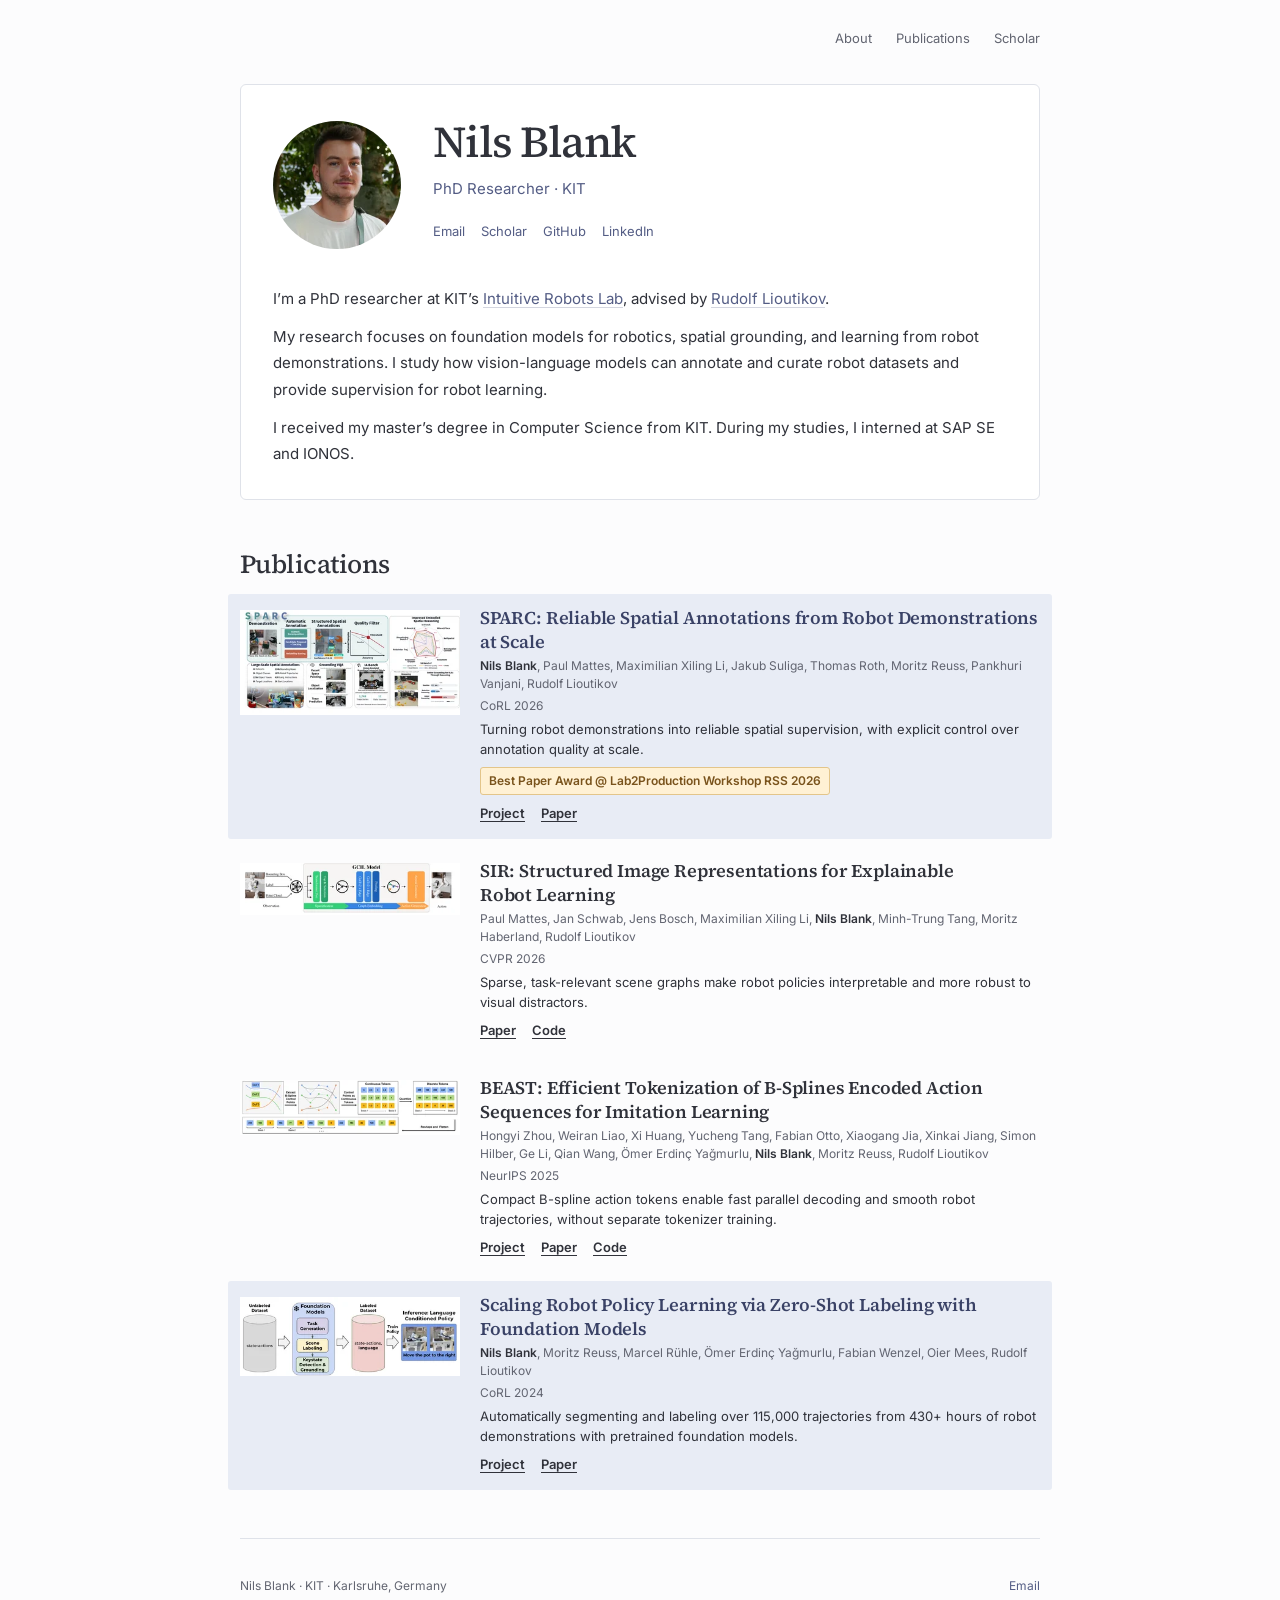
==== index.html @ c2aa7f59 "Redesign academic website with compact publications and local assets" ====
<!DOCTYPE html>
<html lang="en">
  <head>
    <meta charset="utf-8"/>
    <meta content="width=device-width, initial-scale=1" name="viewport"/>
    <meta content="Nils Blank is a PhD researcher at KIT’s Intuitive Robots Lab, working on foundation models for robotics, spatial grounding, and learning from robot demonstrations." name="description"/>
    <meta content="Nils Blank" name="author"/>
    <meta content="#fcfcfd" name="theme-color"/>
    <link href="https://nilsblank.github.io/" rel="canonical"/>
    <link href="favicon.png" rel="icon" sizes="64x64" type="image/png"/>
    <link href="apple-touch-icon.png" rel="apple-touch-icon"/>
    <link as="font" crossorigin="" href="fonts/inter-latin-wght-normal.woff2" rel="preload" type="font/woff2"/>
    <link as="font" crossorigin="" href="fonts/source-serif-4-latin-wght-normal.woff2" rel="preload" type="font/woff2"/>
    <meta content="website" property="og:type"/>
    <meta content="Nils Blank" property="og:site_name"/>
    <meta content="Nils Blank — Foundation Models for Robotics" property="og:title"/>
    <meta content="Nils Blank is a PhD researcher at KIT’s Intuitive Robots Lab, working on foundation models for robotics, spatial grounding, and learning from robot demonstrations." property="og:description"/>
    <meta content="https://nilsblank.github.io/" property="og:url"/>
    <meta content="https://nilsblank.github.io/images/Nils.jpg" property="og:image"/>
    <meta content="1448" property="og:image:width"/>
    <meta content="1895" property="og:image:height"/>
    <meta content="Portrait of Nils Blank" property="og:image:alt"/>
    <meta content="summary" name="twitter:card"/>
    <meta content="Nils Blank — Foundation Models for Robotics" name="twitter:title"/>
    <meta content="Nils Blank is a PhD researcher at KIT’s Intuitive Robots Lab, working on foundation models for robotics, spatial grounding, and learning from robot demonstrations." name="twitter:description"/>
    <meta content="https://nilsblank.github.io/images/Nils.jpg" name="twitter:image"/>
    <meta content="Portrait of Nils Blank" name="twitter:image:alt"/>
    <title>Nils Blank — Foundation Models for Robotics</title>
    <link href="stylesheet.css" rel="stylesheet"/>
  </head>
  <body>
    <a class="skip-link" href="#main">Skip to content</a>
    <header class="site-header page-width">
      <nav aria-label="Main navigation" class="main-nav">
        <a href="#about">About</a>

        <a href="#publications">Publications</a>
        <a href="https://scholar.google.de/citations?user=DUd7J0YAAAAJ">Scholar</a>
      </nav>
    </header>
    <main class="page-width" id="main">
      <section aria-labelledby="name" class="intro" id="about">
        <!-- PROFILE — Remove the portrait figure to use a text-only introduction. -->
        <div class="intro-top">
          <figure class="portrait">
            <img alt="Nils Blank" decoding="async" fetchpriority="high" height="128" loading="eager" sizes="(max-width: 520px) 80px, 128px" src="images/optimized/portrait-200.webp" srcset="images/optimized/portrait-200.webp 200w, images/optimized/portrait-400.webp 400w" width="128"/>
          </figure>
          <div class="identity">
            <h1 id="name">Nils Blank</h1>
            <p class="intro-subtitle">PhD Researcher · KIT</p>
            <nav aria-label="Contact and research profiles" class="social-links">
              <a href="mailto:nilsblank1998@gmail.com">Email</a>
              <a href="https://scholar.google.de/citations?user=DUd7J0YAAAAJ">Scholar</a>
              <a href="https://github.com/nilsblank/">GitHub</a>
              <a href="https://www.linkedin.com/in/nils-blank-0a2752200/">LinkedIn</a>
            </nav>
          </div>
        </div>
        <div class="intro-bio">
          <p>I’m a PhD researcher at KIT’s <a href="https://irl.anthropomatik.kit.edu/">Intuitive Robots Lab</a>, advised by <a href="http://rudolf.intuitive-robots.net/">Rudolf Lioutikov</a>.</p>
          <p>My research focuses on foundation models for robotics, spatial grounding, and learning from robot demonstrations. I study how vision-language models can annotate and curate robot datasets and provide supervision for robot learning.</p>
          <p>I received my master’s degree in Computer Science from KIT. During my studies, I interned at SAP SE and IONOS.</p>
        </div>
      </section>
      <section aria-labelledby="publications-title" class="publications-section" id="publications">
        <div class="section-heading">
          <h2 id="publications-title">Publications</h2>
        </div>
        <!-- PUBLICATION: SPARC — Copy this article to add a paper; update its id and title id. -->
        <article aria-labelledby="sparc-title" class="publication is-selected" id="sparc">
          <div class="publication-visual">
            <a aria-label="View full-size SPARC research figure" class="publication-image" href="images/sparc_teaser.png"><img alt="SPARC pipeline: robot demonstrations become spatial annotations with reliability scores, supporting spatial reasoning and robot manipulation." decoding="async" height="574" loading="lazy" sizes="(max-width: 520px) calc(100vw - 48px), (max-width: 760px) 180px, 220px" src="images/optimized/sparc-1200.webp" srcset="images/optimized/sparc-360.webp 360w, images/optimized/sparc-600.webp 600w, images/optimized/sparc-900.webp 900w, images/optimized/sparc-1200.webp 1200w" width="1200"/></a>
          </div>
          <div class="publication-content">
            <h3 id="sparc-title"><a href="https://intuitive-robots.github.io/sparc-labeling/">SPARC: Reliable Spatial Annotations from Robot Demonstrations at Scale</a></h3>
            <p class="authors"><strong>Nils Blank</strong>, Paul Mattes, Maximilian Xiling Li, Jakub Suliga, Thomas Roth, Moritz Reuss, Pankhuri Vanjani, Rudolf Lioutikov</p>
            <div class="publication-meta">
              <span>CoRL 2026</span>
              <span class="selection-label"></span>
            </div>
            <p class="publication-description">Turning robot demonstrations into reliable spatial supervision, with explicit control over annotation quality at scale.</p>
            <p class="award"><span class="award-badge"><strong>Best Paper Award</strong> @ Lab2Production Workshop RSS 2026</span></p>
            <div class="publication-resources">
              <nav aria-label="SPARC resources" class="resource-links">
                <a href="https://intuitive-robots.github.io/sparc-labeling/">Project </a>
                <a href="https://arxiv.org/abs/2606.13497">Paper </a>
              </nav>
            </div>
          </div>
        </article>
        <!-- PUBLICATION: SIR — Copy this article to add a paper; update its id and title id. -->
        <article aria-labelledby="sir-title" class="publication" id="sir">
          <div class="publication-visual">
            <a aria-label="View full-size SIR research figure" class="publication-image" href="images/SIR.png"><img alt="SIR architecture: observations are converted to sparse scene graphs, graph embeddings, and robot actions." decoding="async" height="280" loading="lazy" sizes="(max-width: 520px) calc(100vw - 48px), (max-width: 760px) 180px, 220px" src="images/optimized/sir-1200.webp" srcset="images/optimized/sir-360.webp 360w, images/optimized/sir-600.webp 600w, images/optimized/sir-900.webp 900w, images/optimized/sir-1200.webp 1200w" width="1200"/></a>
          </div>
          <div class="publication-content">
            <h3 id="sir-title"><a href="https://openaccess.thecvf.com/content/CVPR2026/html/Mattes_SIR_Structured_Image_Representations_for_Explainable_Robot_Learning_CVPR_2026_paper.html">SIR: Structured Image Representations for Explainable Robot Learning</a></h3>
            <p class="authors">Paul Mattes, Jan Schwab, Jens Bosch, Maximilian Xiling Li, <strong>Nils Blank</strong>, Minh-Trung Tang, Moritz Haberland, Rudolf Lioutikov</p>
            <div class="publication-meta">
              <span>CVPR 2026</span>
            </div>
            <p class="publication-description">Sparse, task-relevant scene graphs make robot policies interpretable and more robust to visual distractors.</p>
            <div class="publication-resources">
              <nav aria-label="SIR resources" class="resource-links">
                <a href="https://openaccess.thecvf.com/content/CVPR2026/html/Mattes_SIR_Structured_Image_Representations_for_Explainable_Robot_Learning_CVPR_2026_paper.html">Paper </a>
                <a href="https://github.com/intuitive-robots/SIR_Model">Code </a>
              </nav>
            </div>
          </div>
        </article>
        <!-- PUBLICATION: BEAST — Copy this article to add a paper; update its id and title id. -->
        <article aria-labelledby="beast-title" class="publication" id="beast">
          <div class="publication-visual">
            <a aria-label="View full-size BEAST research figure" class="publication-image" href="images/beast_tokenizer.png"><img alt="BEAST encodes continuous robot action sequences using compact B-spline tokens." decoding="async" height="301" loading="lazy" sizes="(max-width: 520px) calc(100vw - 48px), (max-width: 760px) 180px, 220px" src="images/optimized/beast-1200.webp" srcset="images/optimized/beast-360.webp 360w, images/optimized/beast-600.webp 600w, images/optimized/beast-900.webp 900w, images/optimized/beast-1200.webp 1200w" width="1200"/></a>
          </div>
          <div class="publication-content">
            <h3 id="beast-title"><a href="https://intuitive-robots.github.io/beast_website/">BEAST: Efficient Tokenization of B-Splines Encoded Action Sequences for Imitation Learning</a></h3>
            <p class="authors">Hongyi Zhou, Weiran Liao, Xi Huang, Yucheng Tang, Fabian Otto, Xiaogang Jia, Xinkai Jiang, Simon Hilber, Ge Li, Qian Wang, Ömer Erdinç Yağmurlu, <strong>Nils Blank</strong>, Moritz Reuss, Rudolf Lioutikov</p>
            <div class="publication-meta">
              <span>NeurIPS 2025</span>
            </div>
            <p class="publication-description">Compact B-spline action tokens enable fast parallel decoding and smooth robot trajectories, without separate tokenizer training.</p>
            <div class="publication-resources">
              <nav aria-label="BEAST resources" class="resource-links">
                <a href="https://intuitive-robots.github.io/beast_website/">Project </a>
                <a href="https://arxiv.org/abs/2506.06072">Paper </a>
                <a href="https://github.com/intuitive-robots/beast_calvin">Code </a>
              </nav>
            </div>
          </div>
        </article>
        <!-- PUBLICATION: NILS — Copy this article to add a paper; update its id and title id. -->
        <article aria-labelledby="nils-title" class="publication is-selected" id="nils">
          <div class="publication-visual">
            <a aria-label="View full-size NILS research figure" class="publication-image" href="images/LUPUS_Overview_Figure.png"><img alt="NILS combines foundation models to identify objects, understand state changes, and label robot demonstrations in natural language." decoding="async" height="430" loading="lazy" sizes="(max-width: 520px) calc(100vw - 48px), (max-width: 760px) 180px, 220px" src="images/optimized/nils-1200.webp" srcset="images/optimized/nils-360.webp 360w, images/optimized/nils-600.webp 600w, images/optimized/nils-900.webp 900w, images/optimized/nils-1200.webp 1200w" width="1200"/></a>
          </div>
          <div class="publication-content">
            <h3 id="nils-title"><a href="https://robottasklabeling.github.io/">Scaling Robot Policy Learning via Zero-Shot Labeling with Foundation Models</a></h3>
            <p class="authors"><strong>Nils Blank</strong>, Moritz Reuss, Marcel Rühle, Ömer Erdinç Yağmurlu, Fabian Wenzel, Oier Mees, Rudolf Lioutikov</p>
            <div class="publication-meta">
              <span>CoRL 2024</span>
              <span class="selection-label"></span>
            </div>
            <p class="publication-description">Automatically segmenting and labeling over 115,000 trajectories from 430+ hours of robot demonstrations with pretrained foundation models.</p>
            <div class="publication-resources">
              <nav aria-label="NILS resources" class="resource-links">
                <a href="https://robottasklabeling.github.io/">Project </a>
                <a href="https://arxiv.org/abs/2410.17772">Paper </a>
              </nav>
            </div>
          </div>
        </article>
      </section>
    </main>
    <footer class="site-footer page-width">
      <p>Nils Blank · KIT · Karlsruhe, Germany</p>
      <a href="mailto:nilsblank1998@gmail.com">Email</a>
    </footer>
  </body>
</html>
---- stylesheet.css ----
@font-face {
  font-family: 'Inter Variable'; font-style: normal; font-weight: 100 900; font-display: swap;
  src: url('fonts/inter-latin-wght-normal.woff2') format('woff2');
}
@font-face {
  font-family: 'Inter Variable'; font-style: normal; font-weight: 100 900; font-display: swap;
  src: url('fonts/inter-latin-ext-wght-normal.woff2') format('woff2');
  unicode-range: U+0100-02FF,U+1E00-1EFF,U+2020,U+20A0-20AB,U+20AD-20C0,U+2113,U+2C60-2C7F,U+A720-A7FF;
}
@font-face {
  font-family: 'Source Serif 4 Variable'; font-style: normal; font-weight: 200 900; font-display: swap;
  src: url('fonts/source-serif-4-latin-wght-normal.woff2') format('woff2');
}
@font-face {
  font-family: 'Source Serif 4 Variable'; font-style: italic; font-weight: 200 900; font-display: swap;
  src: url('fonts/source-serif-4-latin-wght-italic.woff2') format('woff2');
}

/* Cool slate violet: less red than KIT purple, with neutral surfaces. */
:root {
  color-scheme: light;
  --background: #fcfcfd;
  --surface: #ffffff;
  --text: #30323a;
  --text-muted: #626571;
  --accent: #545d85;
  --accent-hover: #3a4266;
  --accent-subtle: #f0f2f7;
  --border: #dfe2e9;
  --border-accent: #b7bed3;
  --selection-background: #e8ecf5;
  --award-text: #79531c;
  --award-background: #fff1d4;
  --award-border: #e3c58a;
  --font-sans: 'Inter Variable', -apple-system, BlinkMacSystemFont, 'Segoe UI', sans-serif;
  --font-serif: 'Source Serif 4 Variable', Georgia, 'Times New Roman', serif;
  --text-xs: .75rem;
  --text-sm: .8125rem;
  --text-base: .9375rem;
  --text-lg: 1.125rem;
  --text-heading: 1.625rem;
  --text-name: clamp(2.25rem, 5vw, 2.75rem);
  --space-1: .25rem;
  --space-2: .5rem;
  --space-3: .75rem;
  --space-4: 1rem;
  --space-5: 1.5rem;
  --space-6: 2rem;
  --space-7: 3rem;
  --space-8: 4rem;
  --page-width: 50rem;
  --page-gutter: 1.5rem;
}
* { box-sizing: border-box; }
html { -webkit-text-size-adjust: 100%; scroll-padding-top: var(--space-6); }
body { margin: 0; background: var(--background); color: var(--text); font: var(--text-base)/1.75 var(--font-sans); -webkit-font-smoothing: antialiased; }
::selection { color: var(--text); background: var(--accent-subtle); }
h1, h2, h3, p, figure { margin: 0; }
h1, h2, h3 { text-wrap: pretty; }
img { display: block; max-width: 100%; height: auto; }
a { color: var(--accent); text-decoration: underline; text-decoration-color: transparent; text-underline-offset: .2em; text-decoration-thickness: 1px; transition: color 140ms ease, text-decoration-color 140ms ease; }
a:hover { color: var(--accent-hover); text-decoration-color: currentColor; }
:focus-visible { outline: 2px solid var(--accent); outline-offset: 4px; }
strong { font-weight: 600; }
.page-width { width: min(var(--page-width), calc(100% - var(--page-gutter) * 2)); margin-inline: auto; }
.skip-link { position: absolute; top: -6rem; left: var(--page-gutter); z-index: 10; background: var(--surface); padding: var(--space-3) var(--space-4); }
.skip-link:focus { top: var(--space-3); }
.site-header { padding-top: var(--space-4); }
.main-nav { display: flex; justify-content: flex-end; flex-wrap: wrap; gap: var(--space-5); }
.main-nav a { display: inline-flex; align-items: center; min-height: 44px; font-size: var(--text-sm); color: var(--text-muted); }
.main-nav a:hover { color: var(--accent); }
.intro { margin-top: var(--space-5); padding: var(--space-6); border: 1px solid var(--border); border-radius: 6px; background: var(--surface); }
.intro-top { display: flex; align-items: center; gap: var(--space-6); }
.identity { min-width: 0; }
h1 { font-family: var(--font-serif); font-size: var(--text-name); font-weight: 500; line-height: 1.15; letter-spacing: -.035em; }
.intro-subtitle { color: var(--accent); margin-top: var(--space-2); font-size: var(--text-base); }
.portrait { flex-shrink: 0; }
.portrait img { width: 128px; height: 128px; border-radius: 50%; object-fit: cover; object-position: center 35%; }
.social-links { display: flex; flex-wrap: wrap; gap: 0 var(--space-4); margin-top: var(--space-2); }
.social-links a { display: inline-flex; align-items: center; min-height: 44px; font-size: var(--text-sm); }
.intro-bio { margin-top: var(--space-6); }
.intro-bio p + p { margin-top: var(--space-3); }
.intro-bio a { text-decoration-color: color-mix(in srgb, var(--accent) 25%, transparent); }
.intro-bio a:hover { text-decoration-color: currentColor; }
.publications-section { margin-top: var(--space-7); }
.section-heading { margin-bottom: var(--space-3); }
h2 { font-family: var(--font-serif); font-size: var(--text-heading); font-weight: 500; line-height: 1.3; letter-spacing: -.02em; }
.publication { display: grid; grid-template-columns: 220px minmax(0, 1fr); gap: 20px; padding-block: var(--space-3); }
.publication + .publication { margin-top: var(--space-2); }
.publication.is-selected { position: relative; isolation: isolate; }
.publication.is-selected::before { content: ''; position: absolute; z-index: -1; inset: 0 -12px; background: var(--selection-background); border-radius: 3px; }
.publication.is-selected h3 a { color: var(--accent-hover); }
.publication-visual { align-self: start; padding-top: var(--space-1); }
.publication-image { display: flex; align-items: center; justify-content: center; background: var(--surface); border-radius: 2px; }
.publication-image img { width: 100%; height: auto; }
.publication h3 { font-family: var(--font-serif); font-size: var(--text-lg); font-weight: 600; line-height: 1.3; letter-spacing: -.01em; }
.publication h3 a { color: var(--text); }
.publication h3 a:hover { color: var(--accent); }
.authors { font-size: var(--text-xs); color: var(--text-muted); line-height: 1.5; margin-top: var(--space-1); }
.authors strong { color: var(--text); }
.publication-meta { display: flex; flex-wrap: wrap; gap: var(--space-3); font-size: var(--text-xs); line-height: 1.5; color: var(--text-muted); margin-top: var(--space-1); }
.selection-label { color: var(--accent); font-weight: 500; }
.publication-description { font-size: var(--text-sm); line-height: 1.55; margin-top: var(--space-1); }
.award { display: flex; flex-wrap: wrap; align-items: center; gap: var(--space-2); color: var(--text-muted); font-size: var(--text-xs); line-height: 1.5; margin-top: var(--space-2); }
.award-badge { display: inline-block; padding: var(--space-1) var(--space-2); color: var(--award-text); background: var(--award-background); border: 1px solid var(--award-border); border-radius: 3px; font-weight: 600; }
.resource-links { display: flex; flex-wrap: wrap; gap: 0 var(--space-4); margin-top: var(--space-1); }
.resource-links a { display: inline-flex; align-items: center; min-height: 28px; color: var(--text); font-size: var(--text-sm); font-weight: 600; text-decoration-color: currentColor; text-decoration-thickness: 1px; }
.resource-links a:hover { color: var(--accent-hover); text-decoration-thickness: 2px; }
.citation { font-size: var(--text-sm); }
.citation summary { width: fit-content; min-height: 44px; align-content: center; color: var(--accent); cursor: pointer; }
.citation pre { white-space: pre-wrap; overflow-wrap: anywhere; padding: var(--space-4); background: var(--accent-subtle); font-size: var(--text-xs); }
.site-footer { border-top: 1px solid var(--border); margin-top: var(--space-7); padding-block: var(--space-5) var(--space-6); display: flex; align-items: center; justify-content: space-between; flex-wrap: wrap; gap: var(--space-3); color: var(--text-muted); font-size: var(--text-xs); }
.site-footer a { min-height: 44px; display: inline-flex; align-items: center; }
.not-found { padding-block: var(--space-8); min-height: 50vh; }
.not-found p { margin-block: var(--space-5); }
.eyebrow { color: var(--text-muted); font-size: var(--text-sm); }
@media (max-width: 760px) {
  .publication { grid-template-columns: 180px minmax(0, 1fr); }
}
@media (max-width: 520px) {
  .main-nav { justify-content: flex-start; gap: var(--space-4); }
  .intro { padding: var(--space-4); }
  .intro-top { gap: var(--space-4); align-items: start; flex-wrap: wrap; }
  .portrait img { width: 80px; height: 80px; }
  h1 { font-size: 2rem; }
  .intro-subtitle { font-size: var(--text-sm); }
  .social-links { gap: 0 var(--space-3); margin-top: var(--space-1); }
  .social-links a { font-size: var(--text-xs); }
  .intro-bio { margin-top: var(--space-5); }
  .publication { grid-template-columns: minmax(0, 1fr); gap: var(--space-3); }
  .publication-image { min-height: 0; }
  .publication-image img { max-height: 210px; object-fit: contain; }
  .publication + .publication { margin-top: var(--space-3); }
  .resource-links a { min-height: 44px; }
}
@media (any-pointer: coarse) {
  .resource-links a { min-height: 44px; }
}
@media (prefers-reduced-motion: reduce) {
  *, *::before, *::after { transition: none !important; animation: none !important; }
}
@media print {
  :root { --background: #fff; --text: #000; --text-muted: #444; }
  .page-width { width: 100%; }
  .site-header, .skip-link, .portrait, .site-footer { display: none; }
  .intro { padding: 0; border: 0; }
  .publication.is-selected::before { display: none; }
  .publication { break-inside: avoid; }
  a { color: inherit; }
}
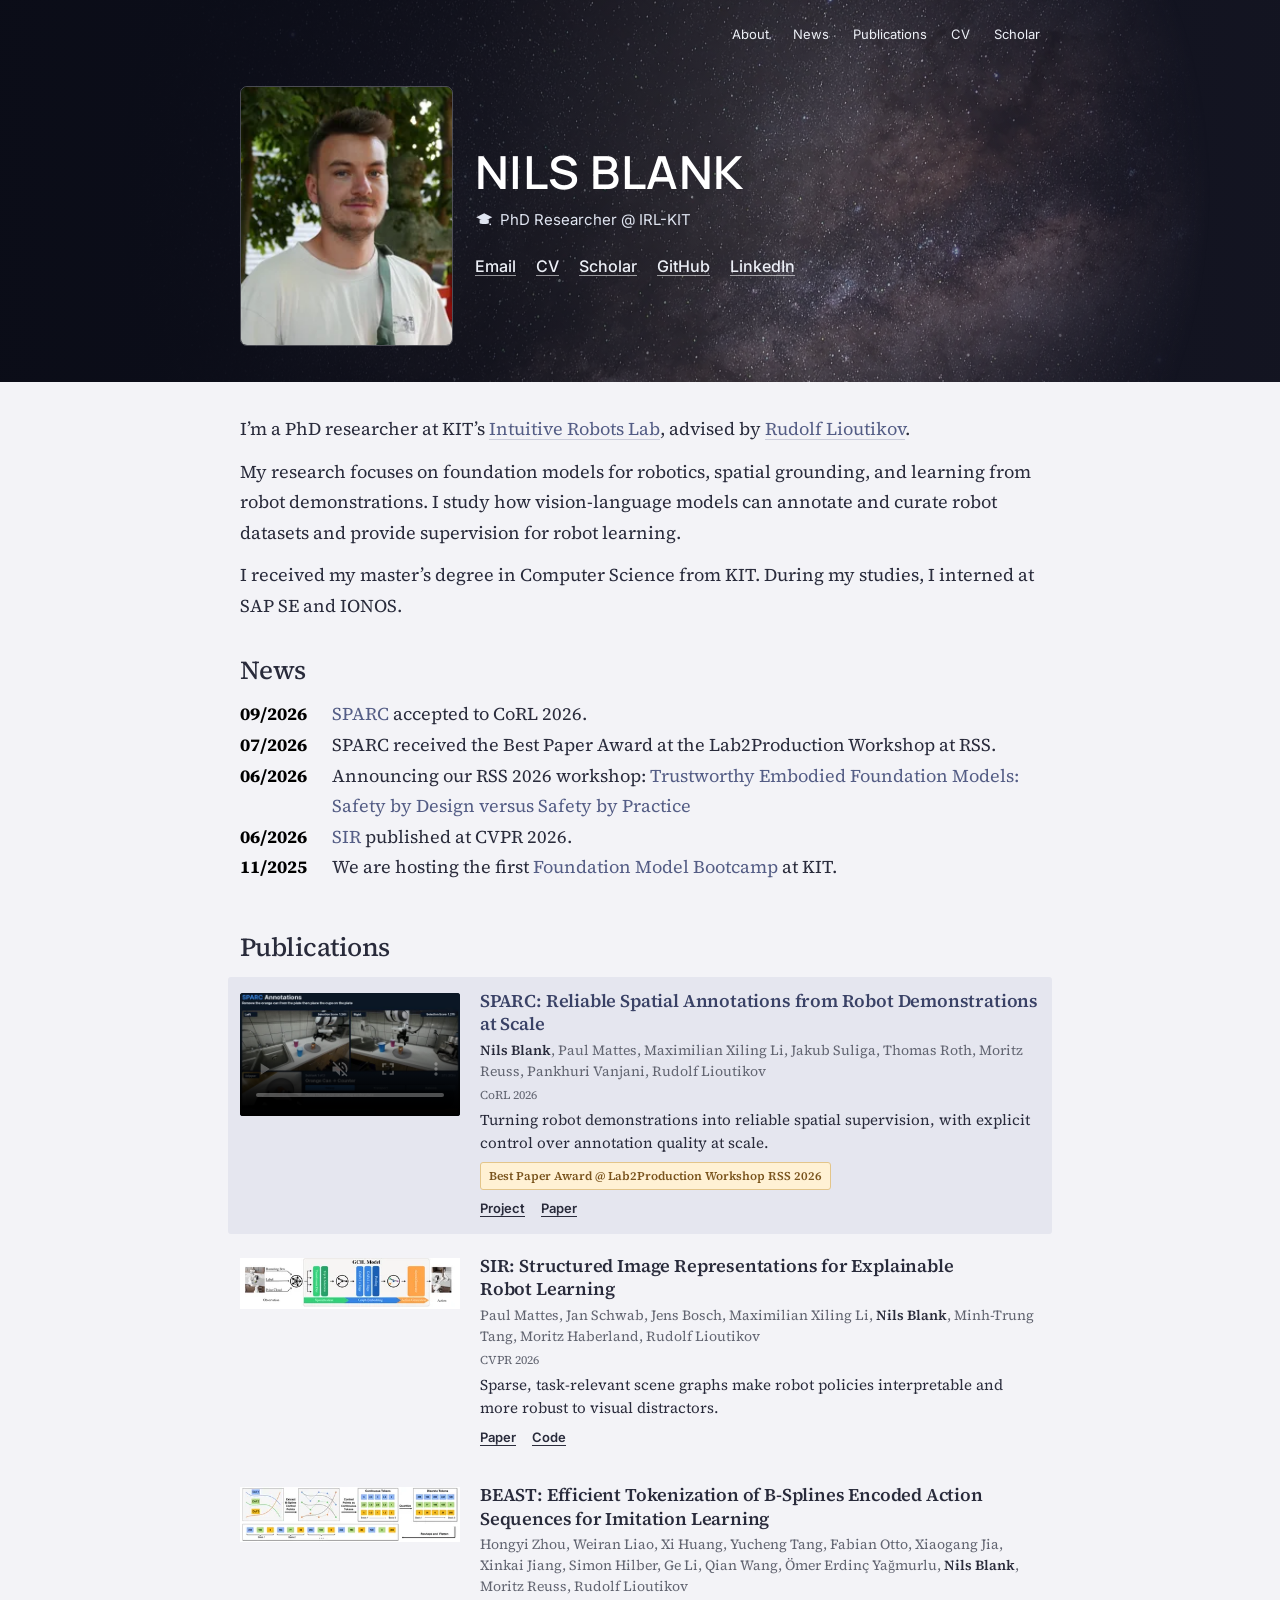
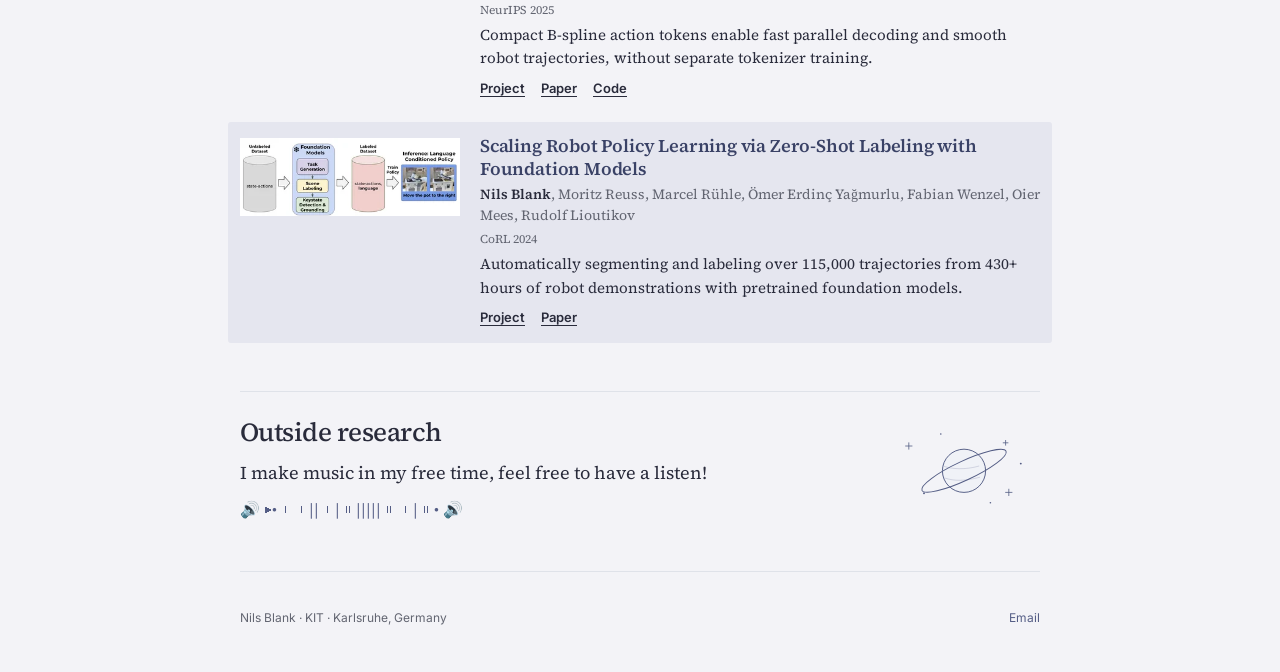
==== commit 3c5c1c0f: "update" ====
--- a/index.html
+++ b/index.html
@@ -5,15 +5,15 @@
     <meta content="width=device-width, initial-scale=1" name="viewport"/>
     <meta content="Nils Blank is a PhD researcher at KIT’s Intuitive Robots Lab, working on foundation models for robotics, spatial grounding, and learning from robot demonstrations." name="description"/>
     <meta content="Nils Blank" name="author"/>
-    <meta content="#fcfcfd" name="theme-color"/>
+    <meta content="#141522" name="theme-color"/>
     <link href="https://nilsblank.github.io/" rel="canonical"/>
-    <link href="favicon.png" rel="icon" sizes="64x64" type="image/png"/>
+    <link href="favicon.svg" rel="icon" type="image/svg+xml"/>
     <link href="apple-touch-icon.png" rel="apple-touch-icon"/>
     <link as="font" crossorigin="" href="fonts/inter-latin-wght-normal.woff2" rel="preload" type="font/woff2"/>
     <link as="font" crossorigin="" href="fonts/source-serif-4-latin-wght-normal.woff2" rel="preload" type="font/woff2"/>
     <meta content="website" property="og:type"/>
     <meta content="Nils Blank" property="og:site_name"/>
-    <meta content="Nils Blank — Foundation Models for Robotics" property="og:title"/>
+    <meta content="Nils Blank" property="og:title"/>
     <meta content="Nils Blank is a PhD researcher at KIT’s Intuitive Robots Lab, working on foundation models for robotics, spatial grounding, and learning from robot demonstrations." property="og:description"/>
     <meta content="https://nilsblank.github.io/" property="og:url"/>
     <meta content="https://nilsblank.github.io/images/Nils.jpg" property="og:image"/>
@@ -21,46 +21,61 @@
     <meta content="1895" property="og:image:height"/>
     <meta content="Portrait of Nils Blank" property="og:image:alt"/>
     <meta content="summary" name="twitter:card"/>
-    <meta content="Nils Blank — Foundation Models for Robotics" name="twitter:title"/>
+    <meta content="Nils Blank" name="twitter:title"/>
     <meta content="Nils Blank is a PhD researcher at KIT’s Intuitive Robots Lab, working on foundation models for robotics, spatial grounding, and learning from robot demonstrations." name="twitter:description"/>
     <meta content="https://nilsblank.github.io/images/Nils.jpg" name="twitter:image"/>
     <meta content="Portrait of Nils Blank" name="twitter:image:alt"/>
     <title>Nils Blank — Foundation Models for Robotics</title>
-    <link href="stylesheet.css" rel="stylesheet"/>
+    <link as="font" crossorigin="" href="fonts/manrope-semibold.ttf" rel="preload" type="font/ttf"/>
+    <link href="stylesheet_new.css" rel="stylesheet"/>
   </head>
   <body>
     <a class="skip-link" href="#main">Skip to content</a>
-    <header class="site-header page-width">
+    <header class="site-header">
+      <div class="page-width hero-inner">
       <nav aria-label="Main navigation" class="main-nav">
         <a href="#about">About</a>
-
+        <a href="#news">News</a>
         <a href="#publications">Publications</a>
+        <a href="data/Nils-Blank-CV.pdf" target="_blank" rel="noopener">CV</a>
         <a href="https://scholar.google.de/citations?user=DUd7J0YAAAAJ">Scholar</a>
       </nav>
-    </header>
-    <main class="page-width" id="main">
-      <section aria-labelledby="name" class="intro" id="about">
-        <!-- PROFILE — Remove the portrait figure to use a text-only introduction. -->
         <div class="intro-top">
           <figure class="portrait">
             <img alt="Nils Blank" decoding="async" fetchpriority="high" height="128" loading="eager" sizes="(max-width: 520px) 80px, 128px" src="images/optimized/portrait-200.webp" srcset="images/optimized/portrait-200.webp 200w, images/optimized/portrait-400.webp 400w" width="128"/>
           </figure>
           <div class="identity">
-            <h1 id="name">Nils Blank</h1>
-            <p class="intro-subtitle">PhD Researcher · KIT</p>
+            <h1 id="name"><span class="name-lettering">Nils Blank</span></h1>
+            <p class="intro-subtitle"><svg aria-hidden="true" class="degree-icon" viewBox="0 0 64 64"><path d="M4 25 32 11l28 14-28 14L4 25Z"/><path d="M16 33v12c0 5 32 5 32 0V33"/><path d="M53 29v18"/><circle cx="53" cy="50" r="3"/></svg> PhD Researcher @ IRL-KIT</p>
             <nav aria-label="Contact and research profiles" class="social-links">
               <a href="mailto:nilsblank1998@gmail.com">Email</a>
+              <a href="data/Nils-Blank-CV.pdf" target="_blank" rel="noopener">CV</a>
               <a href="https://scholar.google.de/citations?user=DUd7J0YAAAAJ">Scholar</a>
               <a href="https://github.com/nilsblank/">GitHub</a>
               <a href="https://www.linkedin.com/in/nils-blank-0a2752200/">LinkedIn</a>
             </nav>
           </div>
         </div>
+      </div>
+    </header>
+    <main class="page-width" id="main">
+      <section aria-labelledby="name" class="intro" id="about">
+        <!-- PROFILE — Remove the portrait figure to use a text-only introduction. -->
         <div class="intro-bio">
-          <p>I’m a PhD researcher at KIT’s <a href="https://irl.anthropomatik.kit.edu/">Intuitive Robots Lab</a>, advised by <a href="http://rudolf.intuitive-robots.net/">Rudolf Lioutikov</a>.</p>
+          <p>I’m a PhD researcher at KIT’s <a href="https://www.irl.iar.kit.edu/">Intuitive Robots Lab</a>, advised by <a href="http://rudolf.intuitive-robots.net/">Rudolf Lioutikov</a>.</p>
           <p>My research focuses on foundation models for robotics, spatial grounding, and learning from robot demonstrations. I study how vision-language models can annotate and curate robot datasets and provide supervision for robot learning.</p>
           <p>I received my master’s degree in Computer Science from KIT. During my studies, I interned at SAP SE and IONOS.</p>
         </div>
+      </section>
+      <section aria-labelledby="news-title" class="news-section" id="news">
+        <h2 id="news-title">News</h2>
+        <dl class="news-list">
+          <div><dt><time datetime="2026-09">09/2026</time></dt><dd><a href="#sparc">SPARC</a> accepted to CoRL 2026.</dd></div>
+          <div><dt><time datetime="2026-07">07/2026</time></dt><dd>SPARC received the Best Paper Award at the Lab2Production Workshop at RSS.</dd></div>
+          <div><dt><time datetime="2026-06">06/2026</time></dt><dd>Announcing our RSS 2026 workshop: <a href="https://robot-fm-safety.github.io/">Trustworthy Embodied Foundation Models: Safety by Design versus Safety by Practice</a></dd></div>
+          <div><dt><time datetime="2026-06">06/2026</time></dt><dd><a href="#sir">SIR</a> published at CVPR 2026.</dd></div>
+          <div><dt><time datetime="2025-11">11/2025</time></dt><dd>We are hosting the first <a href="https://www.irl.iar.kit.edu/245.php">Foundation Model Bootcamp</a> at KIT.</dd></div>
+        </dl>
       </section>
       <section aria-labelledby="publications-title" class="publications-section" id="publications">
         <div class="section-heading">
@@ -69,7 +84,10 @@
         <!-- PUBLICATION: SPARC — Copy this article to add a paper; update its id and title id. -->
         <article aria-labelledby="sparc-title" class="publication is-selected" id="sparc">
           <div class="publication-visual">
-            <a aria-label="View full-size SPARC research figure" class="publication-image" href="images/sparc_teaser.png"><img alt="SPARC pipeline: robot demonstrations become spatial annotations with reliability scores, supporting spatial reasoning and robot manipulation." decoding="async" height="574" loading="lazy" sizes="(max-width: 520px) calc(100vw - 48px), (max-width: 760px) 180px, 220px" src="images/optimized/sparc-1200.webp" srcset="images/optimized/sparc-360.webp 360w, images/optimized/sparc-600.webp 600w, images/optimized/sparc-900.webp 900w, images/optimized/sparc-1200.webp 1200w" width="1200"/></a>
+            <video class="sparc-video" autoplay controls muted loop playsinline preload="metadata" poster="images/sparc-video-poster.jpg" width="960" height="540" aria-label="SPARC annotation demonstration: clearing a plate, with three camera views">
+              <source src="videos/sparc-clear-plate.mp4" type="video/mp4"/>
+              <a href="videos/sparc-clear-plate.mp4">Watch the SPARC annotation demonstration</a>
+            </video>
           </div>
           <div class="publication-content">
             <h3 id="sparc-title"><a href="https://intuitive-robots.github.io/sparc-labeling/">SPARC: Reliable Spatial Annotations from Robot Demonstrations at Scale</a></h3>
@@ -88,6 +106,7 @@
             </div>
           </div>
         </article>
+
         <!-- PUBLICATION: SIR — Copy this article to add a paper; update its id and title id. -->
         <article aria-labelledby="sir-title" class="publication" id="sir">
           <div class="publication-visual">
@@ -129,6 +148,7 @@
             </div>
           </div>
         </article>
+
         <!-- PUBLICATION: NILS — Copy this article to add a paper; update its id and title id. -->
         <article aria-labelledby="nils-title" class="publication is-selected" id="nils">
           <div class="publication-visual">
@@ -151,6 +171,21 @@
           </div>
         </article>
       </section>
+      <section aria-labelledby="outside-title" class="outside-research">
+        <div>
+          <h2 id="outside-title">Outside research</h2>
+          <p>I make music in my free time, feel free to have a listen!</p>
+          <p class="music-link"><a href="https://soundcloud.com/nilsblank" target="_blank" rel="noopener">🔊 ▶︎•၊၊||၊|။|||||။၊|။• 🔊</a></p>
+        </div>
+        <!-- Original ringed-planet illustration. -->
+        <svg aria-hidden="true" class="space-sketch" viewBox="0 0 200 120" fill="none">
+          <circle cx="105" cy="61" r="27" fill="var(--accent-subtle)" stroke="currentColor" stroke-width="1.2"/>
+          <path d="M79 55c10 4 28 5 45 0M81 70c12 4 25 4 44-1" stroke="currentColor" opacity=".25"/>
+          <ellipse cx="105" cy="61" rx="58" ry="12" transform="rotate(-25 105 61)" stroke="currentColor" stroke-width="1.2"/>
+          <path d="m36 26 0 8m-4-4h8m121 54v8m-4-4h8M157 23v6m-3-3h6" stroke="currentColor" stroke-linecap="round"/>
+          <g fill="currentColor"><circle cx="55" cy="89" r="1.2"/><circle cx="138" cy="101" r="1"/><circle cx="76" cy="15" r="1"/><circle cx="176" cy="52" r="1.2"/></g>
+        </svg>
+      </section>
     </main>
     <footer class="site-footer page-width">
       <p>Nils Blank · KIT · Karlsruhe, Germany</p>
--- a/stylesheet_new.css
+++ b/stylesheet_new.css
@@ -0,0 +1,213 @@
+@font-face {
+  font-family: 'Inter Variable'; font-style: normal; font-weight: 100 900; font-display: swap;
+  src: url('fonts/inter-latin-wght-normal.woff2') format('woff2');
+}
+@font-face {
+  font-family: 'Inter Variable'; font-style: normal; font-weight: 100 900; font-display: swap;
+  src: url('fonts/inter-latin-ext-wght-normal.woff2') format('woff2');
+  unicode-range: U+0100-02FF,U+1E00-1EFF,U+2020,U+20A0-20AB,U+20AD-20C0,U+2113,U+2C60-2C7F,U+A720-A7FF;
+}
+@font-face {
+  font-family: 'Source Serif 4 Variable'; font-style: normal; font-weight: 200 900; font-display: swap;
+  src: url('fonts/source-serif-4-latin-wght-normal.woff2') format('woff2');
+}
+@font-face {
+  font-family: 'Source Serif 4 Variable'; font-style: italic; font-weight: 200 900; font-display: swap;
+  src: url('fonts/source-serif-4-latin-wght-italic.woff2') format('woff2');
+}
+
+/* Cool slate violet: less red than KIT purple, with neutral surfaces. */
+:root {
+  color-scheme: light;
+  --background: #fcfcfd;
+  --surface: #ffffff;
+  --text: #30323a;
+  --text-muted: #626571;
+  --accent: #545d85;
+  --accent-hover: #3a4266;
+  --accent-subtle: #f0f2f7;
+  --border: #dfe2e9;
+  --border-accent: #b7bed3;
+  --selection-background: #e8ecf5;
+  --award-text: #79531c;
+  --award-background: #fff1d4;
+  --award-border: #e3c58a;
+  --font-sans: 'Inter Variable', -apple-system, BlinkMacSystemFont, 'Segoe UI', sans-serif;
+  --font-serif: 'Source Serif 4 Variable', Georgia, 'Times New Roman', serif;
+  --text-xs: .75rem;
+  --text-sm: .8125rem;
+  --text-base: .9375rem;
+  --text-lg: 1.125rem;
+  --text-heading: 1.625rem;
+  --text-name: clamp(2.25rem, 5vw, 2.75rem);
+  --space-1: .25rem;
+  --space-2: .5rem;
+  --space-3: .75rem;
+  --space-4: 1rem;
+  --space-5: 1.5rem;
+  --space-6: 2rem;
+  --space-7: 3rem;
+  --space-8: 4rem;
+  --page-width: 50rem;
+  --page-gutter: 1.5rem;
+}
+* { box-sizing: border-box; }
+html { -webkit-text-size-adjust: 100%; scroll-padding-top: var(--space-6); }
+body { margin: 0; background: var(--background); color: var(--text); font: 1.125rem/1.7 var(--font-serif); -webkit-font-smoothing: antialiased; }
+::selection { color: var(--text); background: var(--accent-subtle); }
+h1, h2, h3, p, figure { margin: 0; }
+h1, h2, h3 { text-wrap: pretty; }
+img { display: block; max-width: 100%; height: auto; }
+a { color: var(--accent); text-decoration: underline; text-decoration-color: transparent; text-underline-offset: .2em; text-decoration-thickness: 1px; transition: color 140ms ease, text-decoration-color 140ms ease; }
+a:hover { color: var(--accent-hover); text-decoration-color: currentColor; }
+:focus-visible { outline: 2px solid var(--accent); outline-offset: 4px; }
+strong { font-weight: 600; }
+.page-width { width: min(var(--page-width), calc(100% - var(--page-gutter) * 2)); margin-inline: auto; }
+.skip-link { position: absolute; top: -6rem; left: var(--page-gutter); z-index: 10; background: var(--surface); padding: var(--space-3) var(--space-4); }
+.skip-link:focus { top: var(--space-3); }
+.site-header { padding-top: var(--space-4); }
+.main-nav { display: flex; justify-content: flex-end; flex-wrap: wrap; gap: var(--space-5); }
+.main-nav a { display: inline-flex; align-items: center; min-height: 44px; font-size: var(--text-sm); color: var(--text-muted); }
+.main-nav a:hover { color: var(--accent); }
+.intro { margin-top: var(--space-5); padding-block: var(--space-5); }
+.intro-top { display: flex; align-items: center; gap: var(--space-6); }
+.identity { min-width: 0; }
+h1 { font-family: var(--font-serif); font-size: var(--text-name); font-weight: 500; line-height: 1.15; letter-spacing: -.035em; }
+.intro-subtitle { display: flex; align-items: center; gap: .4rem; color: var(--accent); margin-top: var(--space-2); font-size: var(--text-base); }
+.degree-icon { width: 1.15rem; height: 1.15rem; fill: currentColor; flex: 0 0 auto; }
+.portrait { flex-shrink: 0; }
+.portrait img { width: 128px; height: 128px; border-radius: 50%; object-fit: cover; object-position: center 35%; }
+.social-links { display: flex; flex-wrap: wrap; gap: 0 var(--space-4); margin-top: var(--space-2); }
+.social-links a { display: inline-flex; align-items: center; min-height: 44px; font-size: var(--text-sm); }
+.intro-bio { margin-top: var(--space-6); }
+.intro-bio p + p { margin-top: var(--space-3); }
+.intro-bio a { text-decoration-color: color-mix(in srgb, var(--accent) 25%, transparent); }
+.intro-bio a:hover { text-decoration-color: currentColor; }
+.main-nav, .social-links, .intro-subtitle, .resource-links, .site-footer { font-family: var(--font-sans); }
+.news-section { margin-top: var(--space-6); }
+.news-list { margin: var(--space-3) 0 0; }
+.news-list > div { display: grid; grid-template-columns: 3.5rem minmax(0, 1fr); gap: var(--space-3); }
+.news-list dt { color: #000; font-weight: 700; font-variant-numeric: tabular-nums; white-space: nowrap; }
+.news-list dd { margin: 0; }
+.outside-research { display: flex; align-items: center; justify-content: space-between; gap: var(--space-5); margin-top: var(--space-7); padding-top: var(--space-5); border-top: 1px solid var(--border); }
+.outside-research p { margin-top: var(--space-2); }
+.space-sketch { width: 160px; height: 96px; flex-shrink: 0; color: var(--accent); }
+.publications-section { margin-top: var(--space-7); }
+.section-heading { margin-bottom: var(--space-3); }
+h2 { font-family: var(--font-serif); font-size: var(--text-heading); font-weight: 500; line-height: 1.3; letter-spacing: -.02em; }
+.publication { display: grid; grid-template-columns: 220px minmax(0, 1fr); gap: 20px; padding-block: var(--space-3); }
+.publication + .publication { margin-top: var(--space-2); }
+.publication.is-selected { position: relative; isolation: isolate; }
+.publication.is-selected::before { content: ''; position: absolute; z-index: -1; inset: 0 -12px; background: var(--selection-background); border-radius: 3px; }
+.publication.is-selected h3 a { color: var(--accent-hover); }
+.publication-visual { align-self: start; padding-top: var(--space-1); }
+.publication-image { display: flex; align-items: center; justify-content: center; background: var(--surface); border-radius: 2px; }
+.publication-image img { width: 100%; height: auto; }
+.publication h3 { font-family: var(--font-serif); font-size: var(--text-lg); font-weight: 600; line-height: 1.3; letter-spacing: -.01em; }
+.publication h3 a { color: var(--text); }
+.publication h3 a:hover { color: var(--accent); }
+.authors { font-size: .9375rem; color: var(--text-muted); line-height: 1.5; margin-top: var(--space-1); }
+.authors strong { color: var(--text); }
+.publication-meta { display: flex; flex-wrap: wrap; gap: var(--space-3); font-size: var(--text-xs); line-height: 1.5; color: var(--text-muted); margin-top: var(--space-1); }
+.selection-label { color: var(--accent); font-weight: 500; }
+.publication-description { font-size: 1rem; line-height: 1.55; margin-top: var(--space-1); }
+.award { display: flex; flex-wrap: wrap; align-items: center; gap: var(--space-2); color: var(--text-muted); font-size: var(--text-xs); line-height: 1.5; margin-top: var(--space-2); }
+.award-badge { display: inline-block; padding: var(--space-1) var(--space-2); color: var(--award-text); background: var(--award-background); border: 1px solid var(--award-border); border-radius: 3px; font-weight: 600; }
+.resource-links { display: flex; flex-wrap: wrap; gap: 0 var(--space-4); margin-top: var(--space-1); }
+.resource-links a { display: inline-flex; align-items: center; min-height: 28px; color: var(--text); font-size: var(--text-sm); font-weight: 600; text-decoration-color: currentColor; text-decoration-thickness: 1px; }
+.resource-links a:hover { color: var(--accent-hover); text-decoration-thickness: 2px; }
+.citation { font-size: var(--text-sm); }
+.citation summary { width: fit-content; min-height: 44px; align-content: center; color: var(--accent); cursor: pointer; }
+.citation pre { white-space: pre-wrap; overflow-wrap: anywhere; padding: var(--space-4); background: var(--accent-subtle); font-size: var(--text-xs); }
+.site-footer { border-top: 1px solid var(--border); margin-top: var(--space-7); padding-block: var(--space-5) var(--space-6); display: flex; align-items: center; justify-content: space-between; flex-wrap: wrap; gap: var(--space-3); color: var(--text-muted); font-size: var(--text-xs); }
+.site-footer a { min-height: 44px; display: inline-flex; align-items: center; }
+.not-found { padding-block: var(--space-8); min-height: 50vh; }
+.not-found p { margin-block: var(--space-5); }
+.eyebrow { color: var(--text-muted); font-size: var(--text-sm); }
+@media (max-width: 760px) {
+  .publication { grid-template-columns: 180px minmax(0, 1fr); }
+}
+@media (max-width: 520px) {
+  .main-nav { justify-content: flex-start; gap: var(--space-4); }
+  .intro { padding-block: var(--space-4); }
+  .outside-research { gap: var(--space-3); }
+  .space-sketch { width: 90px; height: 70px; }
+  .intro-top { gap: var(--space-4); align-items: start; flex-wrap: wrap; }
+  .portrait img { width: 80px; height: 80px; }
+  h1 { font-size: 2rem; }
+  .intro-subtitle { font-size: var(--text-sm); }
+  .social-links { gap: 0 var(--space-3); margin-top: var(--space-1); }
+  .social-links a { font-size: var(--text-xs); }
+  .intro-bio { margin-top: var(--space-5); }
+  .publication { grid-template-columns: minmax(0, 1fr); gap: var(--space-3); }
+  .publication-image { min-height: 0; }
+  .publication-image img { max-height: 210px; object-fit: contain; }
+  .publication + .publication { margin-top: var(--space-3); }
+  .resource-links a { min-height: 44px; }
+}
+@media (any-pointer: coarse) {
+  .resource-links a { min-height: 44px; }
+}
+@media (prefers-reduced-motion: reduce) {
+  *, *::before, *::after { transition: none !important; animation: none !important; }
+}
+@media print {
+  :root { --background: #fff; --text: #000; --text-muted: #444; }
+  .page-width { width: 100%; }
+  .site-header, .skip-link, .portrait, .site-footer { display: none; }
+  .intro { padding: 0; border: 0; }
+  .publication.is-selected::before { display: none; }
+  .publication { break-inside: avoid; }
+  a { color: inherit; }
+}
+
+.music-link { font-size: 1rem; color: var(--text-muted); }
+.milky-way { margin-top: var(--space-5); }
+.milky-way img { width: 100%; height: auto; border-radius: 3px; }
+.milky-way figcaption { margin-top: var(--space-2); color: var(--text-muted); font: .75rem/1.5 var(--font-sans); }
+@media (max-width: 520px) { body { font-size: 1.0625rem; } }
+
+/* Version 5: geometric name lettering and a personal night-sky photograph. */
+@font-face {
+  font-family: 'Manrope'; font-style: normal; font-weight: 600; font-display: swap;
+  src: url('fonts/manrope-semibold.ttf') format('truetype');
+}
+:root { --background: #f3f3f7; --text: #292b3b; --selection-background: #e5e6ef; }
+.site-header { padding: 0; position: relative; isolation: isolate; overflow: hidden; background: #141522; color: #fff; }
+.site-header::before { content: ''; position: absolute; z-index: -2; width: 1100px; height: 1100px; left: 52%; top: 50%; transform: translate(-50%, -50%) rotate(45deg); background: url('images/milky-way-personal.webp') 50% 50% / cover; mask-image: radial-gradient(ellipse at center, #000 30%, transparent 70%); }
+.site-header::after { content: ''; position: absolute; z-index: -1; inset: 0; background: linear-gradient(90deg, rgba(10,12,23,.92) 0%, rgba(10,12,23,.78) 38%, rgba(10,12,23,.34) 62%, rgba(10,12,23,.08) 100%); }
+.hero-inner { padding-block: 12px; }
+.site-header .intro-top { padding-block: 30px 24px; gap: 22px; }
+.site-header h1 { font-family: 'Manrope', var(--font-sans); font-size: clamp(2.5rem, 5vw, 3rem); font-weight: 600; text-transform: uppercase; letter-spacing: .01em; line-height: 1.15; }
+.site-header .name-lettering { display: inline-block; transform: scaleY(.95); transform-origin: center; }
+.site-header .intro-subtitle { color: #e0e5f1; }
+.site-header a { color: #edf0f7; }
+.site-header a:hover { color: #fff; }
+.site-header :focus-visible { outline-color: #fff; }
+.site-header .portrait img { width: 213px; height: 260px; border-radius: 7px; border: 1px solid rgba(255,255,255,.25); object-position: center 35%; }
+.site-header .social-links { gap: .25rem 1.25rem; margin-top: .75rem; }
+.site-header .social-links a { font-size: 1rem; font-weight: 500; text-decoration-color: rgba(255,255,255,.55); }
+.sky-credit { text-align: right; font: .625rem/1.5 var(--font-sans); color: #d6dce9; }
+.intro { margin-top: var(--space-6); padding: 0; }
+.intro-bio { margin-top: 0; }
+.news-list > div { grid-template-columns: 5rem minmax(0,1fr); }
+.sparc-video { display: block; width: 100%; height: auto; border-radius: 3px; background: #0d1926; }
+.publication-description { font-size: .9375rem; }
+.authors { font-size: .875rem; }
+.space-sketch { width: 160px; height: 96px; }
+@media (max-width: 520px) {
+  .site-header .intro-top { flex-wrap: nowrap; gap: 12px; align-items: center; padding-block: 22px; }
+  .site-header h1 { font-size: clamp(1.65rem, 7vw, 2.2rem); letter-spacing: .01em; }
+  .site-header .portrait img { width: 130px; height: 166px; }
+  .site-header .main-nav { gap: 0 1rem; }
+  .site-header .intro-subtitle { font-size: .75rem; }
+  .site-header .social-links { gap: 0 .75rem; }
+  .news-list > div { grid-template-columns: 4.5rem minmax(0,1fr); gap: .5rem; }
+  .outside-research { flex-wrap: wrap; }
+  .space-sketch { width: 130px; height: 78px; margin-left: auto; }
+}
+@media print {
+  .site-header { display: block; background: none; color: #000; }
+  .site-header .main-nav, .sky-credit { display: none; }
+  .site-header a, .site-header .intro-subtitle { color: #000; }
+}
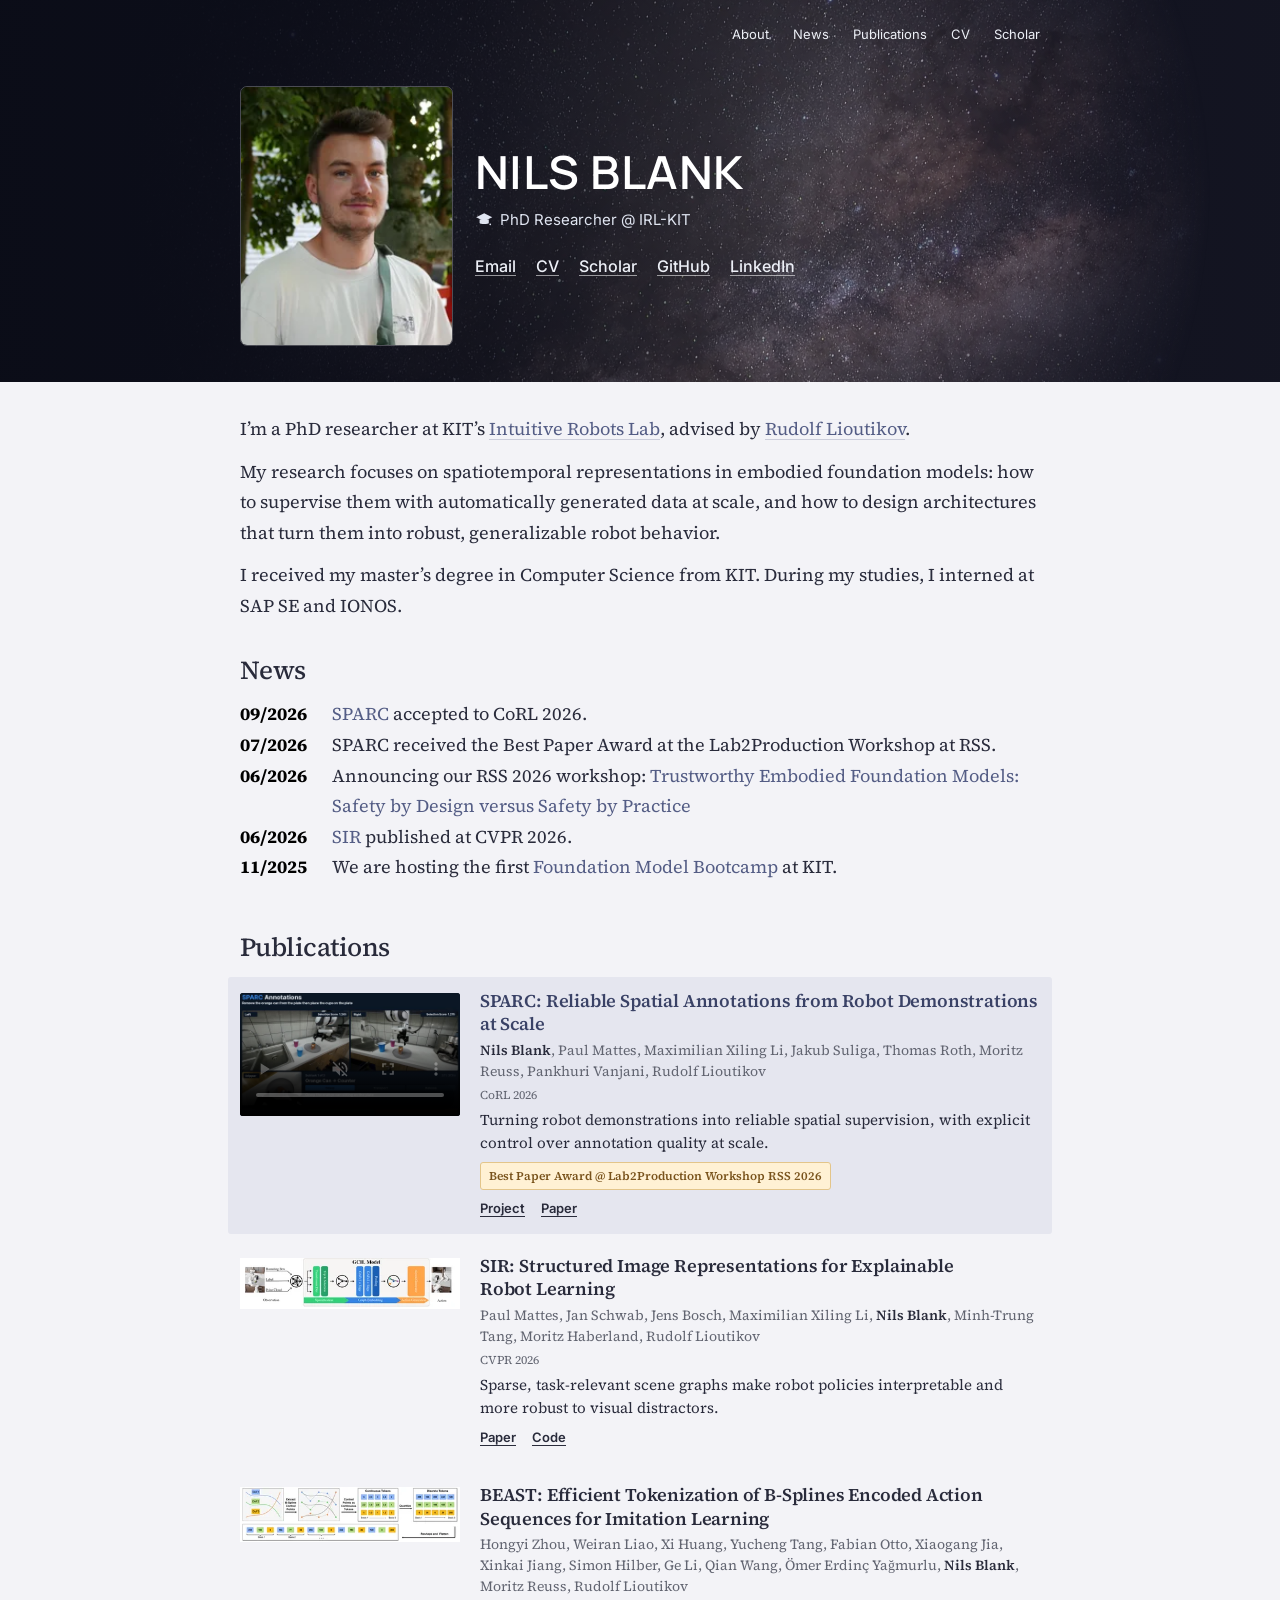
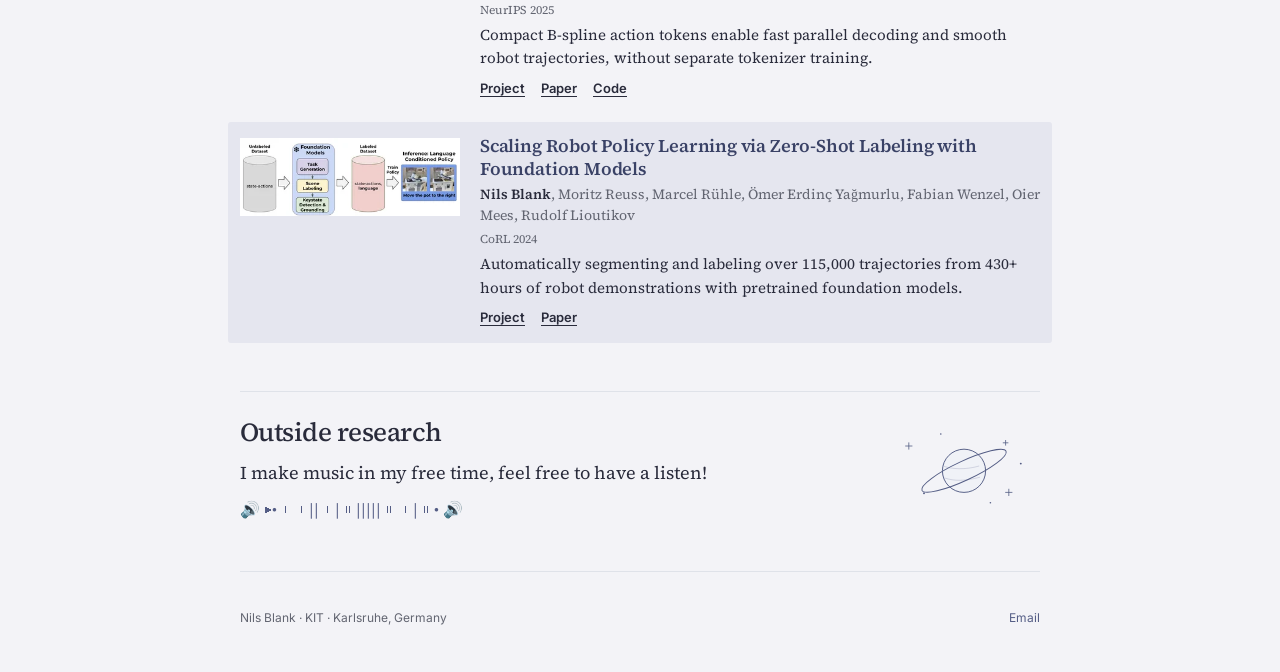
==== commit 88458666: "Clarify embodied research focus" ====
--- a/index.html
+++ b/index.html
@@ -3,7 +3,7 @@
   <head>
     <meta charset="utf-8"/>
     <meta content="width=device-width, initial-scale=1" name="viewport"/>
-    <meta content="Nils Blank is a PhD researcher at KIT’s Intuitive Robots Lab, working on foundation models for robotics, spatial grounding, and learning from robot demonstrations." name="description"/>
+    <meta content="Nils Blank researches spatiotemporal representations, scalable supervision, and robust robot behavior with embodied foundation models." name="description"/>
     <meta content="Nils Blank" name="author"/>
     <meta content="#141522" name="theme-color"/>
     <link href="https://nilsblank.github.io/" rel="canonical"/>
@@ -14,7 +14,7 @@
     <meta content="website" property="og:type"/>
     <meta content="Nils Blank" property="og:site_name"/>
     <meta content="Nils Blank" property="og:title"/>
-    <meta content="Nils Blank is a PhD researcher at KIT’s Intuitive Robots Lab, working on foundation models for robotics, spatial grounding, and learning from robot demonstrations." property="og:description"/>
+    <meta content="Nils Blank researches spatiotemporal representations, scalable supervision, and robust robot behavior with embodied foundation models." property="og:description"/>
     <meta content="https://nilsblank.github.io/" property="og:url"/>
     <meta content="https://nilsblank.github.io/images/Nils.jpg" property="og:image"/>
     <meta content="1448" property="og:image:width"/>
@@ -22,7 +22,7 @@
     <meta content="Portrait of Nils Blank" property="og:image:alt"/>
     <meta content="summary" name="twitter:card"/>
     <meta content="Nils Blank" name="twitter:title"/>
-    <meta content="Nils Blank is a PhD researcher at KIT’s Intuitive Robots Lab, working on foundation models for robotics, spatial grounding, and learning from robot demonstrations." name="twitter:description"/>
+    <meta content="Nils Blank researches spatiotemporal representations, scalable supervision, and robust robot behavior with embodied foundation models." name="twitter:description"/>
     <meta content="https://nilsblank.github.io/images/Nils.jpg" name="twitter:image"/>
     <meta content="Portrait of Nils Blank" name="twitter:image:alt"/>
     <title>Nils Blank — Foundation Models for Robotics</title>
@@ -63,7 +63,7 @@
         <!-- PROFILE — Remove the portrait figure to use a text-only introduction. -->
         <div class="intro-bio">
           <p>I’m a PhD researcher at KIT’s <a href="https://www.irl.iar.kit.edu/">Intuitive Robots Lab</a>, advised by <a href="http://rudolf.intuitive-robots.net/">Rudolf Lioutikov</a>.</p>
-          <p>My research focuses on foundation models for robotics, spatial grounding, and learning from robot demonstrations. I study how vision-language models can annotate and curate robot datasets and provide supervision for robot learning.</p>
+          <p>My research focuses on spatiotemporal representations in embodied foundation models: how to supervise them with automatically generated data at scale, and how to design architectures that turn them into robust, generalizable robot behavior.</p>
           <p>I received my master’s degree in Computer Science from KIT. During my studies, I interned at SAP SE and IONOS.</p>
         </div>
       </section>
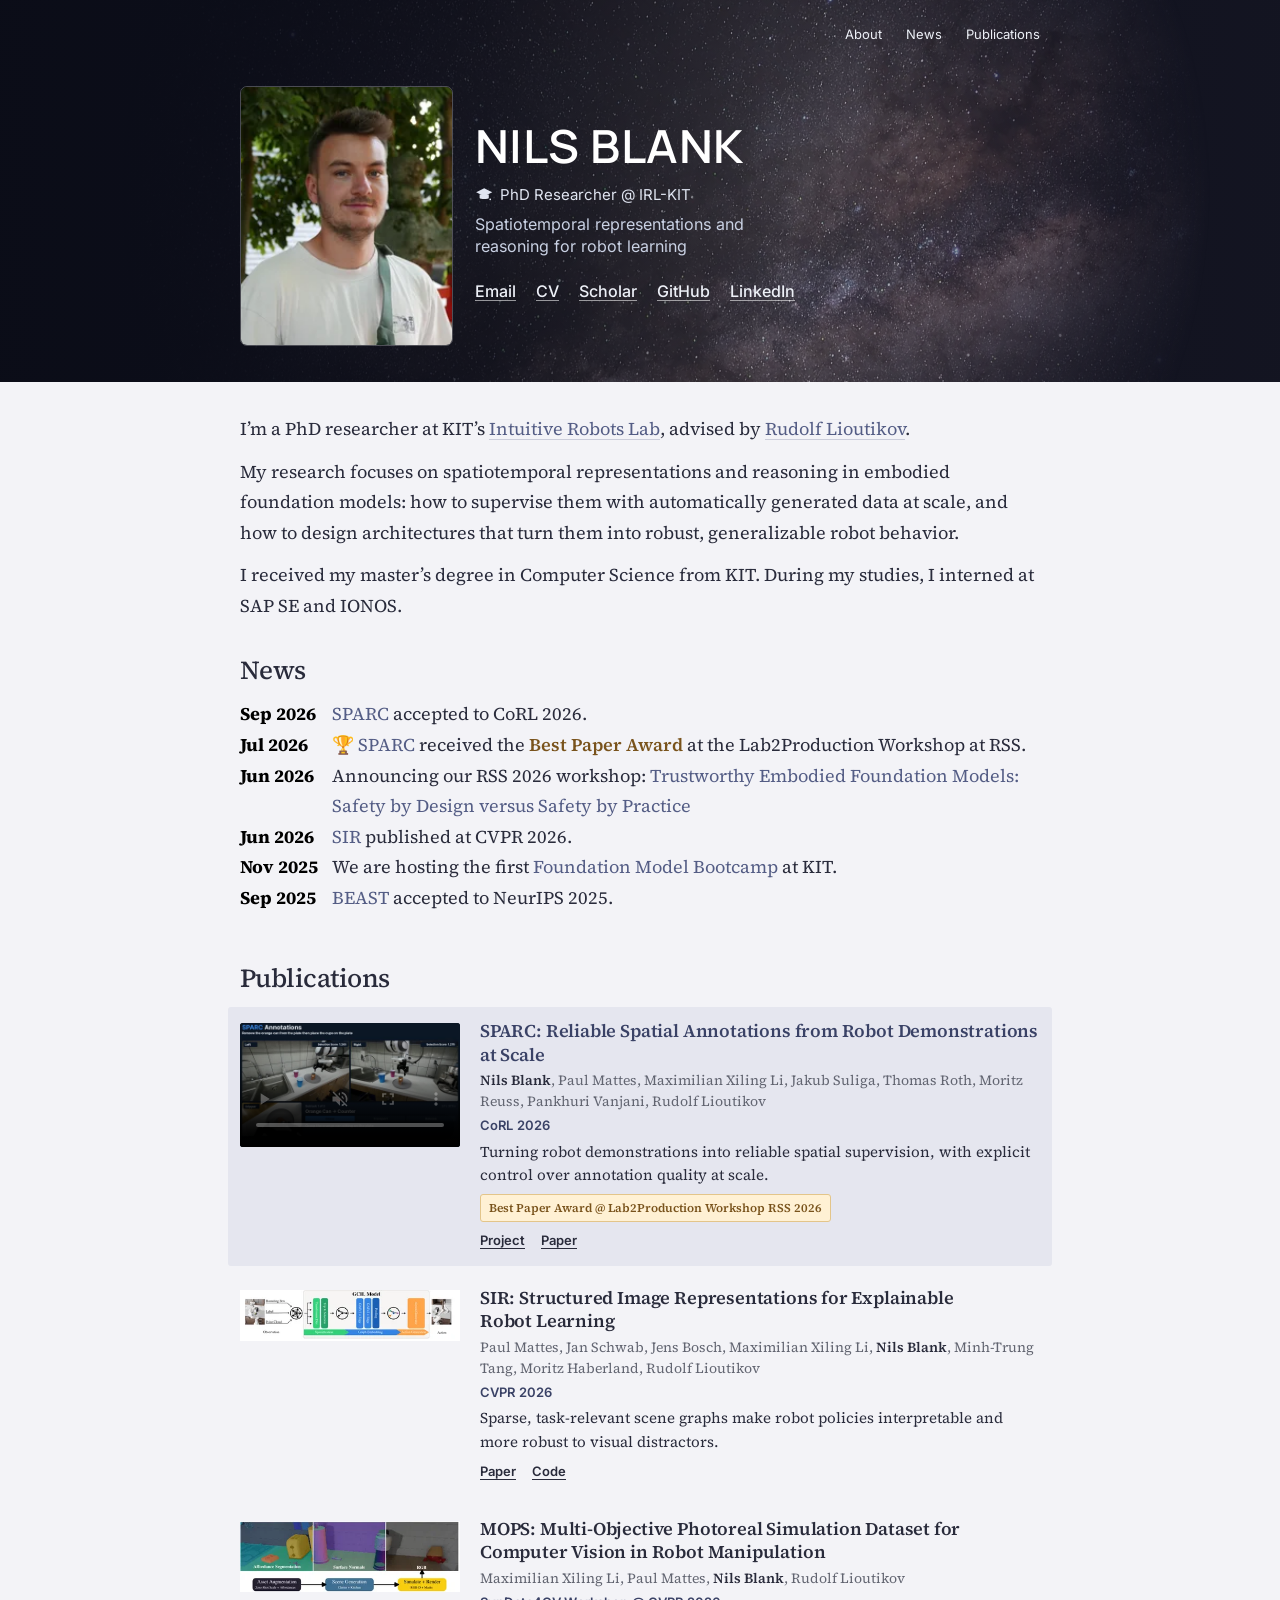
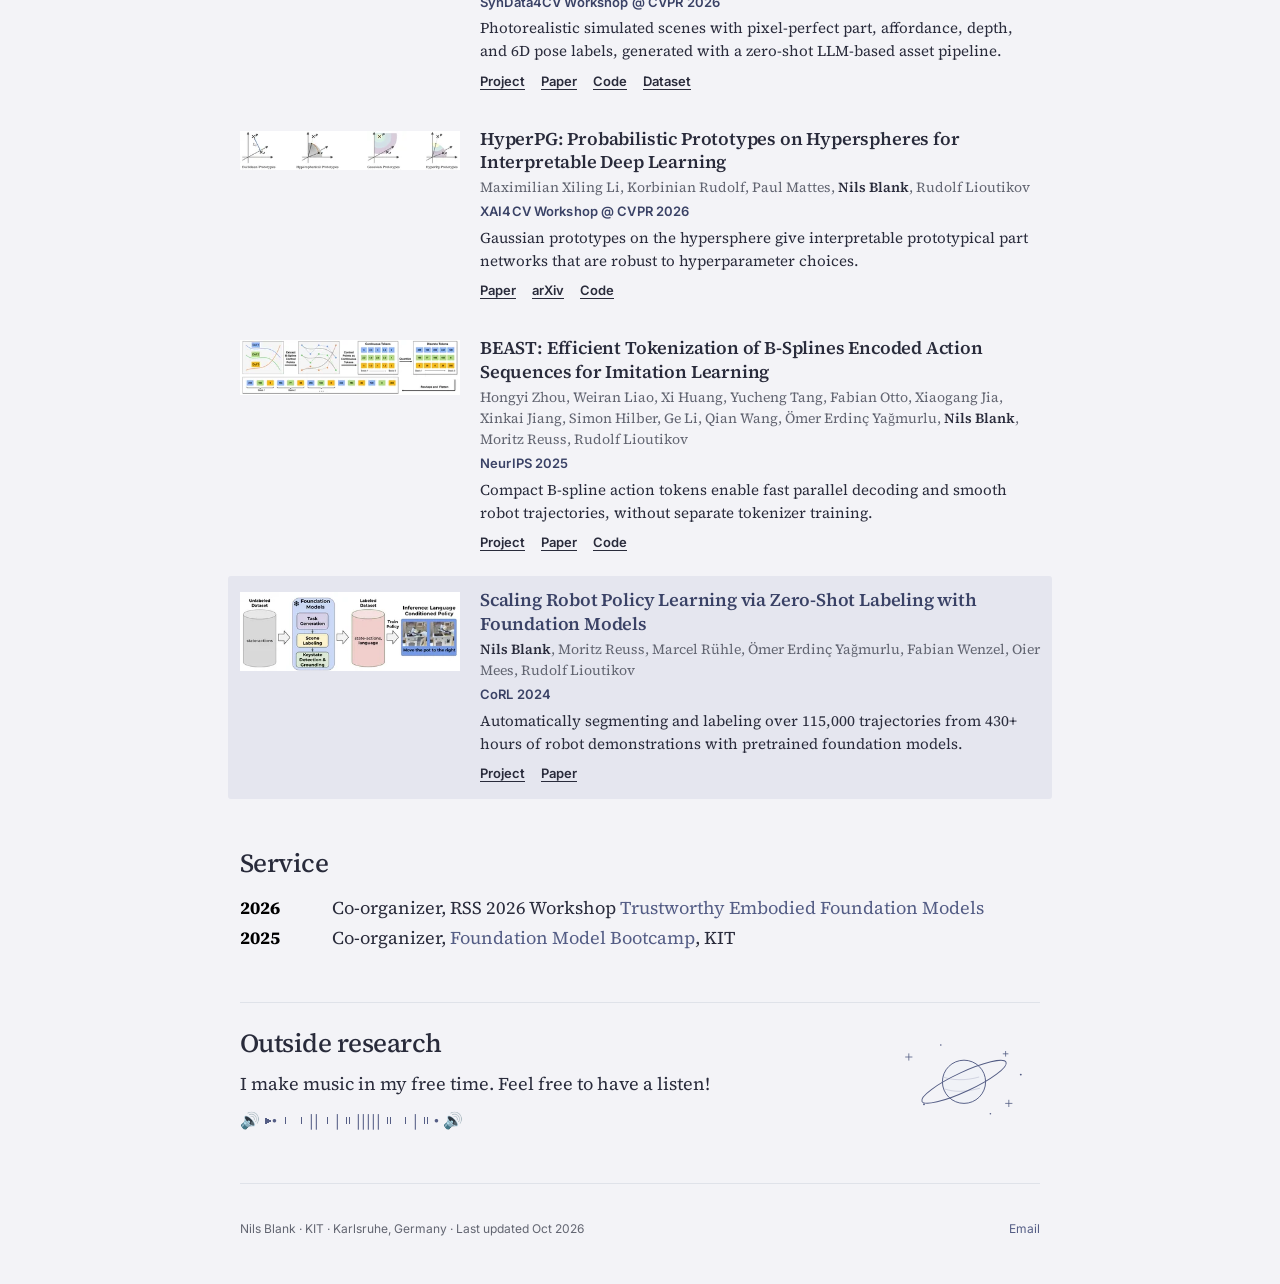
==== commit 4d78310e: "Refresh homepage: research focus, news, workshop papers, service - Plain "Nils Blank" page title; ad" ====
--- a/index.html
+++ b/index.html
@@ -3,10 +3,37 @@
   <head>
     <meta charset="utf-8"/>
     <meta content="width=device-width, initial-scale=1" name="viewport"/>
-    <meta content="Nils Blank researches spatiotemporal representations, scalable supervision, and robust robot behavior with embodied foundation models." name="description"/>
+    <meta content="Nils Blank researches spatiotemporal representations and reasoning, scalable supervision, and robust robot behavior with embodied foundation models." name="description"/>
     <meta content="Nils Blank" name="author"/>
     <meta content="#141522" name="theme-color"/>
     <link href="https://nilsblank.github.io/" rel="canonical"/>
+    <meta content="adDy7EPTueUDQdAvm4Ej294dGWbstREeMlpUToD-d-Y" name="google-site-verification"/>
+    <script type="application/ld+json">
+    {
+      "@context": "https://schema.org",
+      "@type": "Person",
+      "name": "Nils Blank",
+      "jobTitle": "PhD Researcher",
+      "affiliation": {
+        "@type": "ResearchOrganization",
+        "name": "Intuitive Robots Lab",
+        "url": "https://www.irl.iar.kit.edu/",
+        "parentOrganization": {
+          "@type": "CollegeOrUniversity",
+          "name": "Karlsruhe Institute of Technology (KIT)",
+          "url": "https://www.kit.edu/"
+        }
+      },
+      "url": "https://nilsblank.github.io/",
+      "image": "https://nilsblank.github.io/images/Nils.jpg",
+      "sameAs": [
+        "https://scholar.google.de/citations?user=DUd7J0YAAAAJ",
+        "https://github.com/nilsblank/",
+        "https://www.linkedin.com/in/nils-blank-0a2752200/",
+        "https://soundcloud.com/nilsblank"
+      ]
+    }
+    </script>
     <link href="favicon.svg" rel="icon" type="image/svg+xml"/>
     <link href="apple-touch-icon.png" rel="apple-touch-icon"/>
     <link as="font" crossorigin="" href="fonts/inter-latin-wght-normal.woff2" rel="preload" type="font/woff2"/>
@@ -14,7 +41,7 @@
     <meta content="website" property="og:type"/>
     <meta content="Nils Blank" property="og:site_name"/>
     <meta content="Nils Blank" property="og:title"/>
-    <meta content="Nils Blank researches spatiotemporal representations, scalable supervision, and robust robot behavior with embodied foundation models." property="og:description"/>
+    <meta content="Nils Blank researches spatiotemporal representations and reasoning, scalable supervision, and robust robot behavior with embodied foundation models." property="og:description"/>
     <meta content="https://nilsblank.github.io/" property="og:url"/>
     <meta content="https://nilsblank.github.io/images/Nils.jpg" property="og:image"/>
     <meta content="1448" property="og:image:width"/>
@@ -22,10 +49,10 @@
     <meta content="Portrait of Nils Blank" property="og:image:alt"/>
     <meta content="summary" name="twitter:card"/>
     <meta content="Nils Blank" name="twitter:title"/>
-    <meta content="Nils Blank researches spatiotemporal representations, scalable supervision, and robust robot behavior with embodied foundation models." name="twitter:description"/>
+    <meta content="Nils Blank researches spatiotemporal representations and reasoning, scalable supervision, and robust robot behavior with embodied foundation models." name="twitter:description"/>
     <meta content="https://nilsblank.github.io/images/Nils.jpg" name="twitter:image"/>
     <meta content="Portrait of Nils Blank" name="twitter:image:alt"/>
-    <title>Nils Blank — Foundation Models for Robotics</title>
+    <title>Nils Blank</title>
     <link as="font" crossorigin="" href="fonts/manrope-semibold.ttf" rel="preload" type="font/ttf"/>
     <link href="stylesheet_new.css" rel="stylesheet"/>
   </head>
@@ -37,8 +64,6 @@
         <a href="#about">About</a>
         <a href="#news">News</a>
         <a href="#publications">Publications</a>
-        <a href="data/Nils-Blank-CV.pdf" target="_blank" rel="noopener">CV</a>
-        <a href="https://scholar.google.de/citations?user=DUd7J0YAAAAJ">Scholar</a>
       </nav>
         <div class="intro-top">
           <figure class="portrait">
@@ -47,8 +72,9 @@
           <div class="identity">
             <h1 id="name"><span class="name-lettering">Nils Blank</span></h1>
             <p class="intro-subtitle"><svg aria-hidden="true" class="degree-icon" viewBox="0 0 64 64"><path d="M4 25 32 11l28 14-28 14L4 25Z"/><path d="M16 33v12c0 5 32 5 32 0V33"/><path d="M53 29v18"/><circle cx="53" cy="50" r="3"/></svg> PhD Researcher @ IRL-KIT</p>
+            <p class="intro-focus">Spatiotemporal representations and reasoning for robot learning</p>
             <nav aria-label="Contact and research profiles" class="social-links">
-              <a href="mailto:nilsblank1998@gmail.com">Email</a>
+              <a href="mailto:nils.blank@kit.edu">Email</a>
               <a href="data/Nils-Blank-CV.pdf" target="_blank" rel="noopener">CV</a>
               <a href="https://scholar.google.de/citations?user=DUd7J0YAAAAJ">Scholar</a>
               <a href="https://github.com/nilsblank/">GitHub</a>
@@ -63,18 +89,19 @@
         <!-- PROFILE — Remove the portrait figure to use a text-only introduction. -->
         <div class="intro-bio">
           <p>I’m a PhD researcher at KIT’s <a href="https://www.irl.iar.kit.edu/">Intuitive Robots Lab</a>, advised by <a href="http://rudolf.intuitive-robots.net/">Rudolf Lioutikov</a>.</p>
-          <p>My research focuses on spatiotemporal representations in embodied foundation models: how to supervise them with automatically generated data at scale, and how to design architectures that turn them into robust, generalizable robot behavior.</p>
+          <p>My research focuses on spatiotemporal representations and reasoning in embodied foundation models: how to supervise them with automatically generated data at scale, and how to design architectures that turn them into robust, generalizable robot behavior.</p>
           <p>I received my master’s degree in Computer Science from KIT. During my studies, I interned at SAP SE and IONOS.</p>
         </div>
       </section>
       <section aria-labelledby="news-title" class="news-section" id="news">
         <h2 id="news-title">News</h2>
         <dl class="news-list">
-          <div><dt><time datetime="2026-09">09/2026</time></dt><dd><a href="#sparc">SPARC</a> accepted to CoRL 2026.</dd></div>
-          <div><dt><time datetime="2026-07">07/2026</time></dt><dd>SPARC received the Best Paper Award at the Lab2Production Workshop at RSS.</dd></div>
-          <div><dt><time datetime="2026-06">06/2026</time></dt><dd>Announcing our RSS 2026 workshop: <a href="https://robot-fm-safety.github.io/">Trustworthy Embodied Foundation Models: Safety by Design versus Safety by Practice</a></dd></div>
-          <div><dt><time datetime="2026-06">06/2026</time></dt><dd><a href="#sir">SIR</a> published at CVPR 2026.</dd></div>
-          <div><dt><time datetime="2025-11">11/2025</time></dt><dd>We are hosting the first <a href="https://www.irl.iar.kit.edu/245.php">Foundation Model Bootcamp</a> at KIT.</dd></div>
+          <div><dt><time datetime="2026-09">Sep 2026</time></dt><dd><a href="#sparc">SPARC</a> accepted to CoRL 2026.</dd></div>
+          <div class="news-highlight"><dt><time datetime="2026-07">Jul 2026</time></dt><dd>🏆 <a href="#sparc">SPARC</a> received the <strong>Best Paper Award</strong> at the Lab2Production Workshop at RSS.</dd></div>
+          <div><dt><time datetime="2026-06">Jun 2026</time></dt><dd>Announcing our RSS 2026 workshop: <a href="https://robot-fm-safety.github.io/">Trustworthy Embodied Foundation Models: Safety by Design versus Safety by Practice</a></dd></div>
+          <div><dt><time datetime="2026-06">Jun 2026</time></dt><dd><a href="#sir">SIR</a> published at CVPR 2026.</dd></div>
+          <div><dt><time datetime="2025-11">Nov 2025</time></dt><dd>We are hosting the first <a href="https://www.irl.iar.kit.edu/245.php">Foundation Model Bootcamp</a> at KIT.</dd></div>
+          <div><dt><time datetime="2025-09">Sep 2025</time></dt><dd><a href="#beast">BEAST</a> accepted to NeurIPS 2025.</dd></div>
         </dl>
       </section>
       <section aria-labelledby="publications-title" class="publications-section" id="publications">
@@ -127,6 +154,51 @@
             </div>
           </div>
         </article>
+        <!-- PUBLICATION: MOPS — Copy this article to add a paper; update its id and title id. -->
+        <article aria-labelledby="mops-title" class="publication" id="mops">
+          <div class="publication-visual">
+            <a aria-label="View full-size MOPS research figure" class="publication-image" href="images/mops_figure.png"><img alt="MOPS pipeline: asset augmentation, scene generation, and rendering produce affordance segmentation, surface normals, and RGB images." decoding="async" height="387" loading="lazy" sizes="(max-width: 520px) calc(100vw - 48px), (max-width: 760px) 180px, 220px" src="images/optimized/mops-1200.webp" srcset="images/optimized/mops-360.webp 360w, images/optimized/mops-600.webp 600w, images/optimized/mops-900.webp 900w, images/optimized/mops-1200.webp 1200w" width="1200"/></a>
+          </div>
+          <div class="publication-content">
+            <h3 id="mops-title"><a href="https://intuitive-robots.github.io/mops/">MOPS: Multi-Objective Photoreal Simulation Dataset for Computer Vision in Robot Manipulation</a></h3>
+            <p class="authors">Maximilian Xiling Li, Paul Mattes, <strong>Nils Blank</strong>, Rudolf Lioutikov</p>
+            <div class="publication-meta">
+              <span>SynData4CV Workshop @ CVPR 2026</span>
+            </div>
+            <p class="publication-description">Photorealistic simulated scenes with pixel-perfect part, affordance, depth, and 6D pose labels, generated with a zero-shot LLM-based asset pipeline.</p>
+            <div class="publication-resources">
+              <nav aria-label="MOPS resources" class="resource-links">
+                <a href="https://intuitive-robots.github.io/mops/">Project </a>
+                <a href="https://intuitive-robots.github.io/mops/static/Li2026_MOPS.pdf">Paper </a>
+                <a href="https://github.com/LiXiling/mops-repo">Code </a>
+                <a href="https://huggingface.co/collections/LiXiling/mops">Dataset </a>
+              </nav>
+            </div>
+          </div>
+        </article>
+
+        <!-- PUBLICATION: HyperPG — Copy this article to add a paper; update its id and title id. -->
+        <article aria-labelledby="hyperpg-title" class="publication" id="hyperpg">
+          <div class="publication-visual">
+            <a aria-label="View full-size HyperPG research figure" class="publication-image" href="images/hyperpg_figure.png"><img alt="Similarity between prototype and latent vector for Euclidean, hyperspherical, Gaussian, and HyperPG prototypes." decoding="async" height="212" loading="lazy" sizes="(max-width: 520px) calc(100vw - 48px), (max-width: 760px) 180px, 220px" src="images/optimized/hyperpg-1200.webp" srcset="images/optimized/hyperpg-360.webp 360w, images/optimized/hyperpg-600.webp 600w, images/optimized/hyperpg-900.webp 900w, images/optimized/hyperpg-1200.webp 1200w" width="1200"/></a>
+          </div>
+          <div class="publication-content">
+            <h3 id="hyperpg-title"><a href="https://xai4cv-workshop.github.io/xai4cv2026/assets/papers/PP21.pdf">HyperPG: Probabilistic Prototypes on Hyperspheres for Interpretable Deep Learning</a></h3>
+            <p class="authors">Maximilian Xiling Li, Korbinian Rudolf, Paul Mattes, <strong>Nils Blank</strong>, Rudolf Lioutikov</p>
+            <div class="publication-meta">
+              <span>XAI4CV Workshop @ CVPR 2026</span>
+            </div>
+            <p class="publication-description">Gaussian prototypes on the hypersphere give interpretable prototypical part networks that are robust to hyperparameter choices.</p>
+            <div class="publication-resources">
+              <nav aria-label="HyperPG resources" class="resource-links">
+                <a href="https://xai4cv-workshop.github.io/xai4cv2026/assets/papers/PP21.pdf">Paper </a>
+                <a href="https://arxiv.org/abs/2410.08925">arXiv </a>
+                <a href="https://github.com/LiXiling/prob-proto">Code </a>
+              </nav>
+            </div>
+          </div>
+        </article>
+
         <!-- PUBLICATION: BEAST — Copy this article to add a paper; update its id and title id. -->
         <article aria-labelledby="beast-title" class="publication" id="beast">
           <div class="publication-visual">
@@ -171,10 +243,17 @@
           </div>
         </article>
       </section>
+      <section aria-labelledby="service-title" class="service-section" id="service">
+        <h2 id="service-title">Service</h2>
+        <dl class="news-list">
+          <div><dt><time datetime="2026">2026</time></dt><dd>Co-organizer, RSS 2026 Workshop <a href="https://robot-fm-safety.github.io/">Trustworthy Embodied Foundation Models</a></dd></div>
+          <div><dt><time datetime="2025">2025</time></dt><dd>Co-organizer, <a href="https://www.irl.iar.kit.edu/245.php">Foundation Model Bootcamp</a>, KIT</dd></div>
+        </dl>
+      </section>
       <section aria-labelledby="outside-title" class="outside-research">
         <div>
           <h2 id="outside-title">Outside research</h2>
-          <p>I make music in my free time, feel free to have a listen!</p>
+          <p>I make music in my free time. Feel free to have a listen!</p>
           <p class="music-link"><a href="https://soundcloud.com/nilsblank" target="_blank" rel="noopener">🔊 ▶︎•၊၊||၊|။|||||။၊|။• 🔊</a></p>
         </div>
         <!-- Original ringed-planet illustration. -->
@@ -188,8 +267,8 @@
       </section>
     </main>
     <footer class="site-footer page-width">
-      <p>Nils Blank · KIT · Karlsruhe, Germany</p>
-      <a href="mailto:nilsblank1998@gmail.com">Email</a>
+      <p>Nils Blank · KIT · Karlsruhe, Germany · Last updated <time datetime="2026-10">Oct 2026</time></p>
+      <a href="mailto:nils.blank@kit.edu">Email</a>
     </footer>
   </body>
 </html>
--- a/stylesheet_new.css
+++ b/stylesheet_new.css
@@ -89,6 +89,8 @@
 .news-list > div { display: grid; grid-template-columns: 3.5rem minmax(0, 1fr); gap: var(--space-3); }
 .news-list dt { color: #000; font-weight: 700; font-variant-numeric: tabular-nums; white-space: nowrap; }
 .news-list dd { margin: 0; }
+.news-highlight dd strong { color: var(--award-text); }
+.service-section { margin-top: var(--space-7); }
 .outside-research { display: flex; align-items: center; justify-content: space-between; gap: var(--space-5); margin-top: var(--space-7); padding-top: var(--space-5); border-top: 1px solid var(--border); }
 .outside-research p { margin-top: var(--space-2); }
 .space-sketch { width: 160px; height: 96px; flex-shrink: 0; color: var(--accent); }
@@ -109,6 +111,7 @@
 .authors { font-size: .9375rem; color: var(--text-muted); line-height: 1.5; margin-top: var(--space-1); }
 .authors strong { color: var(--text); }
 .publication-meta { display: flex; flex-wrap: wrap; gap: var(--space-3); font-size: var(--text-xs); line-height: 1.5; color: var(--text-muted); margin-top: var(--space-1); }
+.publication-meta > span:first-child { color: var(--accent-hover); font-family: var(--font-sans); font-size: var(--text-sm); font-weight: 600; letter-spacing: .01em; }
 .selection-label { color: var(--accent); font-weight: 500; }
 .publication-description { font-size: 1rem; line-height: 1.55; margin-top: var(--space-1); }
 .award { display: flex; flex-wrap: wrap; align-items: center; gap: var(--space-2); color: var(--text-muted); font-size: var(--text-xs); line-height: 1.5; margin-top: var(--space-2); }
@@ -181,6 +184,7 @@
 .site-header h1 { font-family: 'Manrope', var(--font-sans); font-size: clamp(2.5rem, 5vw, 3rem); font-weight: 600; text-transform: uppercase; letter-spacing: .01em; line-height: 1.15; }
 .site-header .name-lettering { display: inline-block; transform: scaleY(.95); transform-origin: center; }
 .site-header .intro-subtitle { color: #e0e5f1; }
+.intro-focus { margin-top: .35rem; font-family: var(--font-sans); font-size: 1rem; line-height: 1.4; color: #c9d1e3; max-width: 30ch; }
 .site-header a { color: #edf0f7; }
 .site-header a:hover { color: #fff; }
 .site-header :focus-visible { outline-color: #fff; }
@@ -201,6 +205,7 @@
   .site-header .portrait img { width: 130px; height: 166px; }
   .site-header .main-nav { gap: 0 1rem; }
   .site-header .intro-subtitle { font-size: .75rem; }
+  .intro-focus { font-size: .75rem; margin-top: .2rem; }
   .site-header .social-links { gap: 0 .75rem; }
   .news-list > div { grid-template-columns: 4.5rem minmax(0,1fr); gap: .5rem; }
   .outside-research { flex-wrap: wrap; }
@@ -209,5 +214,5 @@
 @media print {
   .site-header { display: block; background: none; color: #000; }
   .site-header .main-nav, .sky-credit { display: none; }
-  .site-header a, .site-header .intro-subtitle { color: #000; }
-}
+  .site-header a, .site-header .intro-subtitle, .intro-focus { color: #000; }
+}
